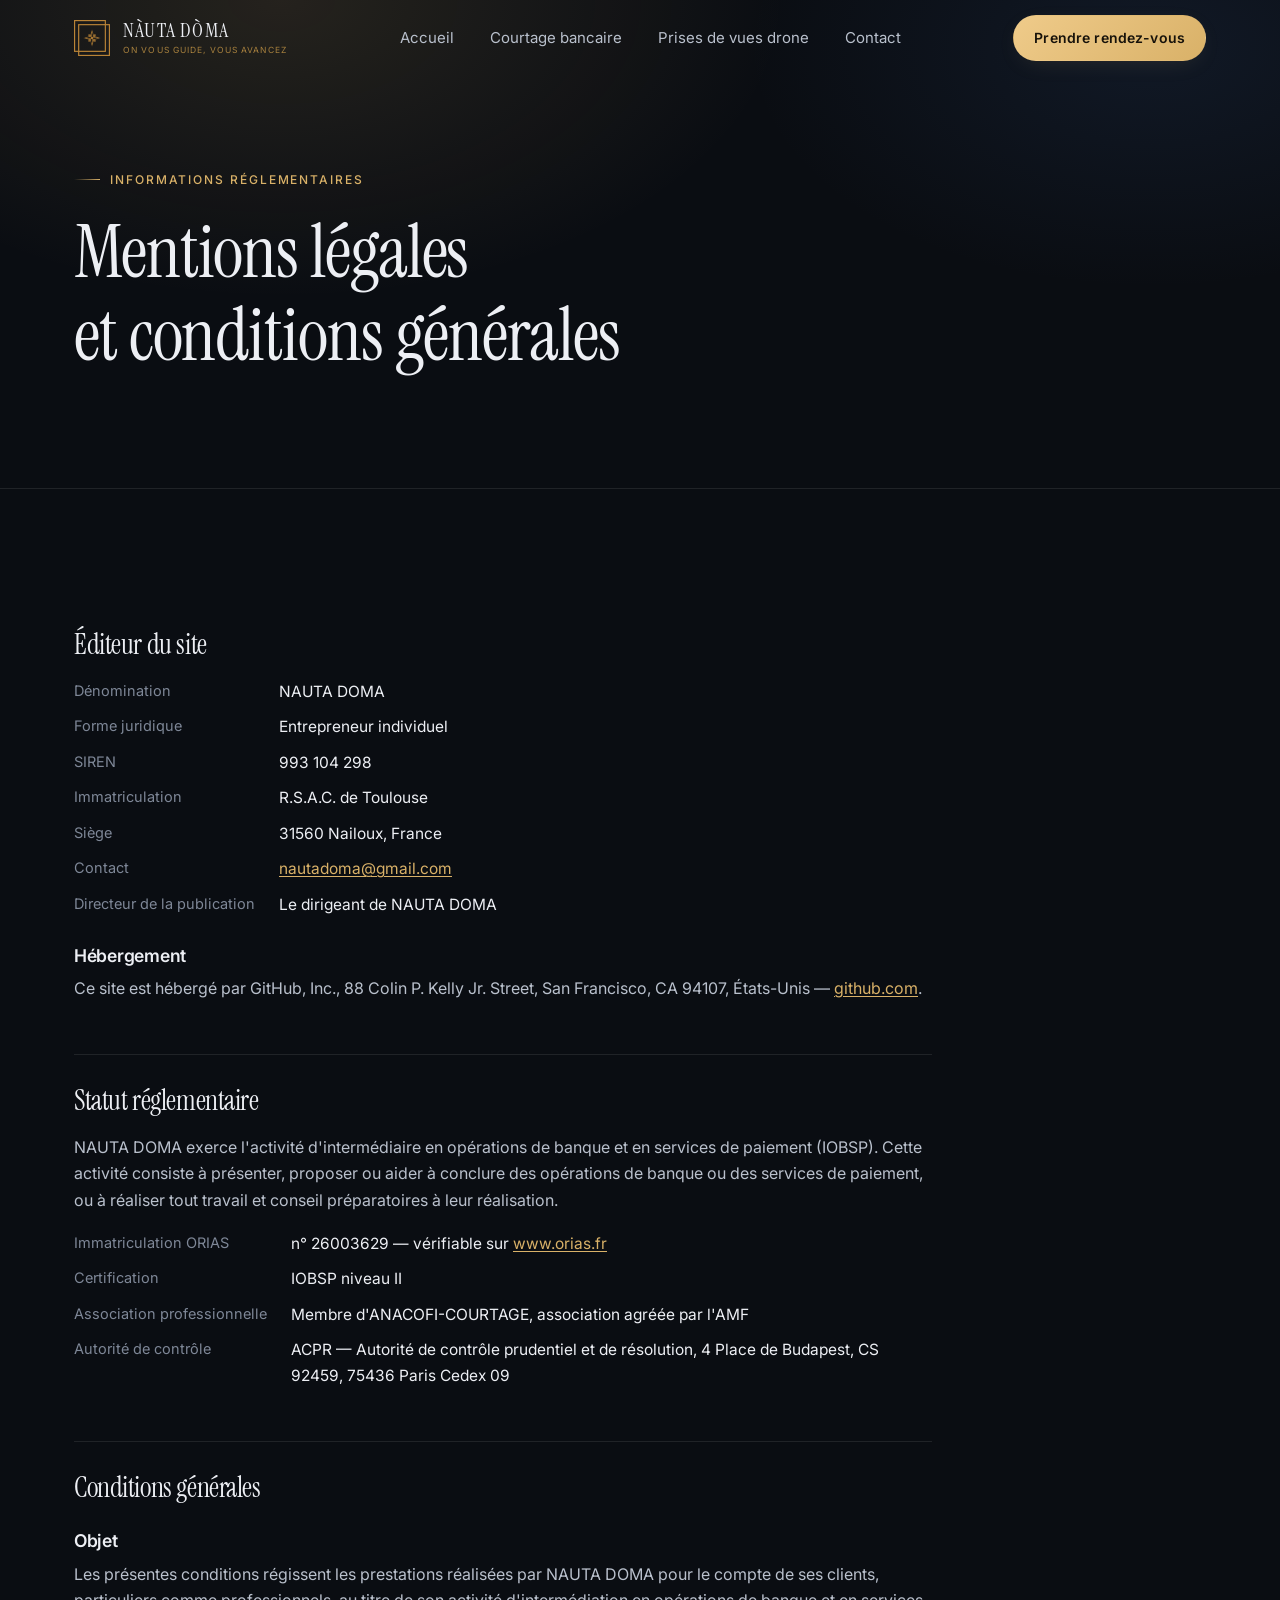
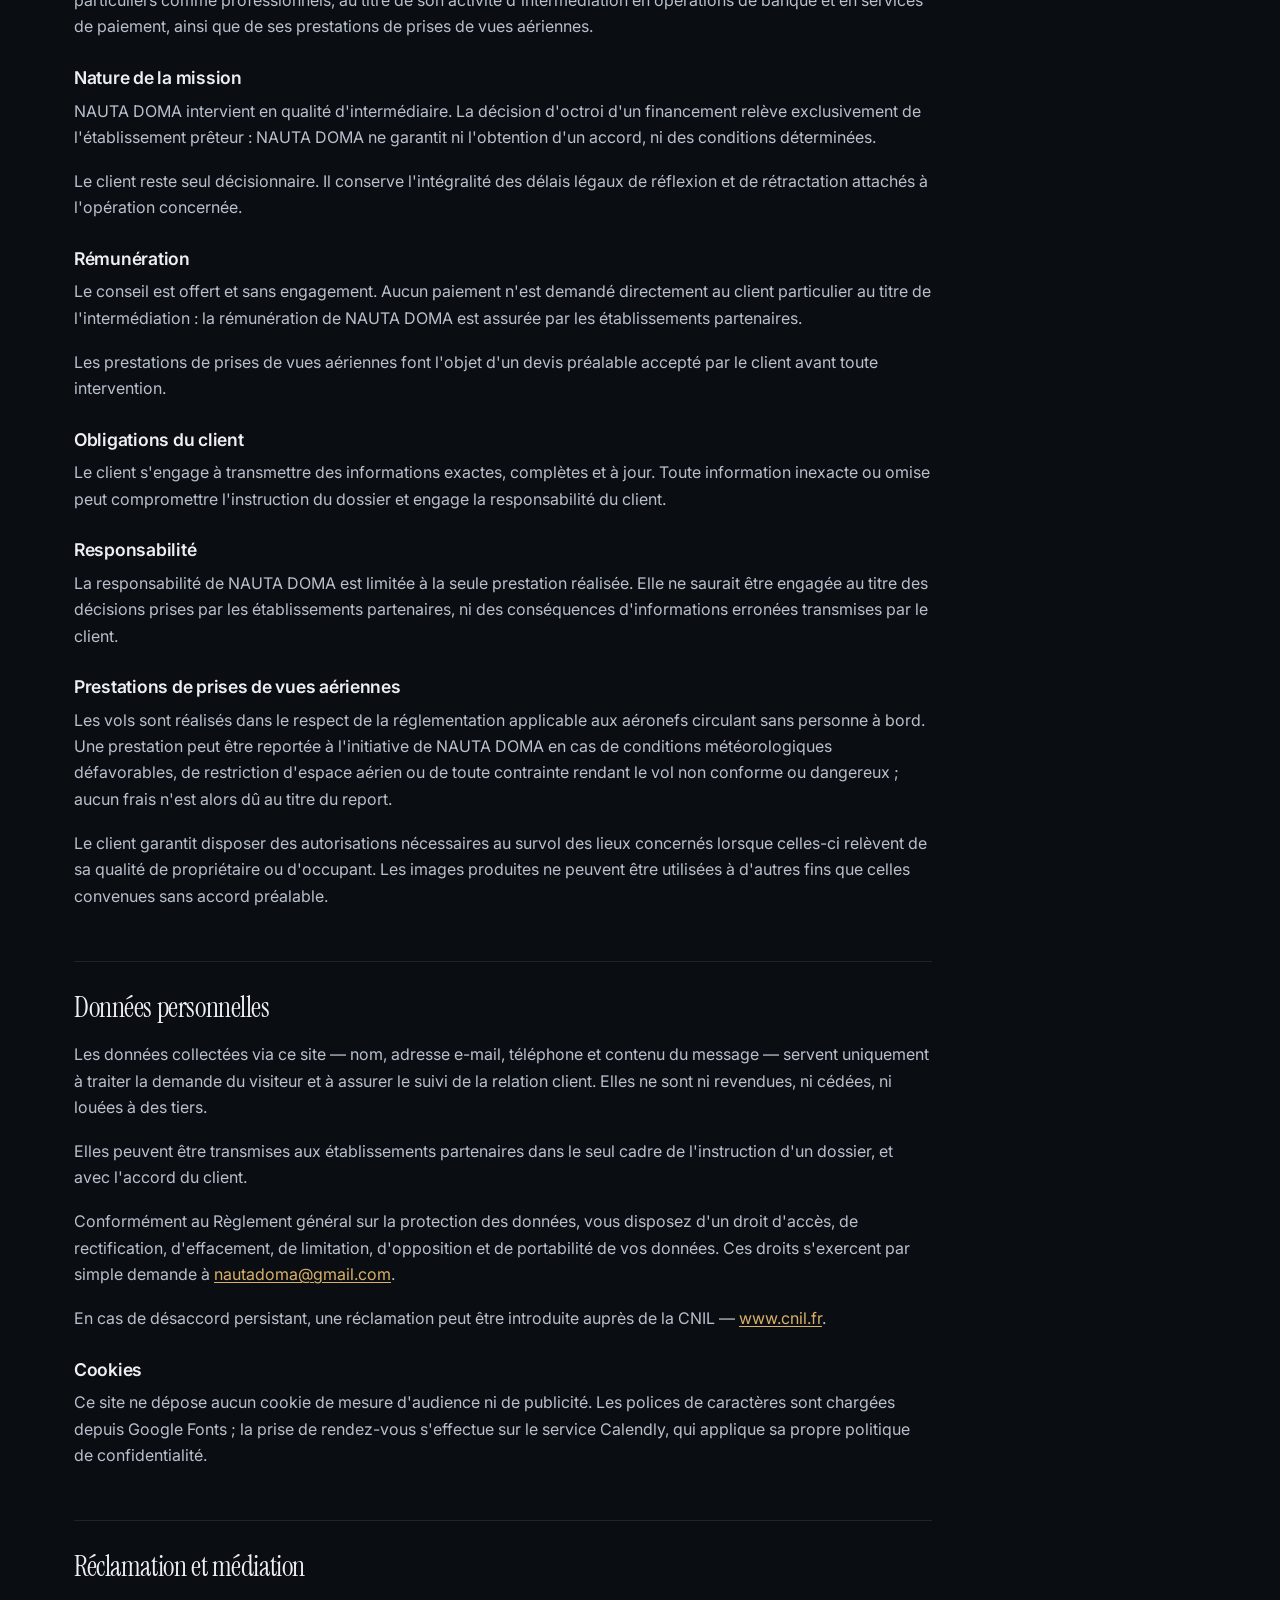
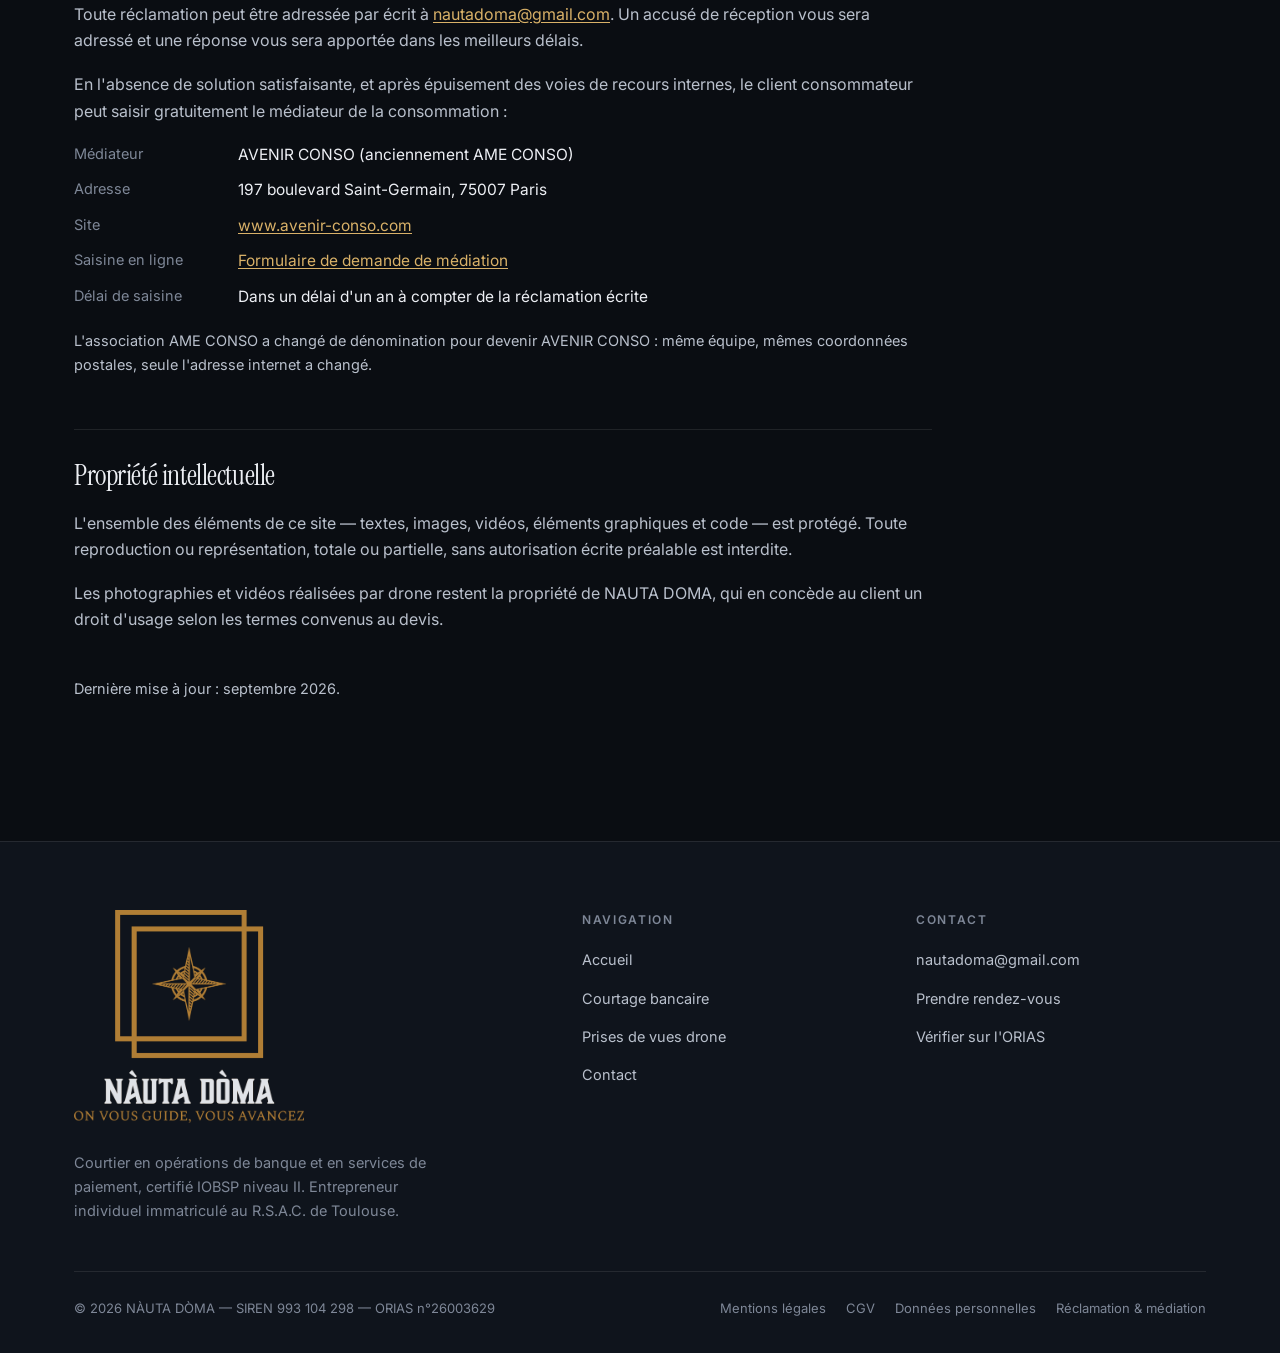
==== mentions-legales.html @ daad5a71 "Nouveau site NAUTA DOMA" ====
<!DOCTYPE html>
<html lang="fr">
<head>
<meta charset="utf-8">
<meta name="viewport" content="width=device-width, initial-scale=1">
<title>Mentions légales &amp; CGV — NÀUTA DÒMA</title>
<meta name="description" content="Mentions légales, conditions générales, informations sur les données personnelles et procédure de réclamation et de médiation de NAUTA DOMA.">
<meta name="robots" content="noindex, follow">
<link rel="canonical" href="https://nautadoma.com/mentions-legales.html">
<meta name="theme-color" content="#0A0D12">
<link rel="icon" href="assets/img/favicon.png" type="image/png">
<link rel="apple-touch-icon" href="assets/img/apple-touch-icon.png">
<link rel="preconnect" href="https://fonts.googleapis.com">
<link rel="preconnect" href="https://fonts.gstatic.com" crossorigin>
<link href="https://fonts.googleapis.com/css2?family=Instrument+Serif:ital@0;1&family=Inter:wght@400;500;600&display=swap" rel="stylesheet">
<link rel="stylesheet" href="assets/css/style.css">
</head>
<body>

<header class="site-header">
  <div class="wrap nav">
    <a class="brand" href="index.html" aria-label="NÀUTA DÒMA — accueil">
      <img class="brand__mark" src="assets/img/logo-emblem.png" alt="" width="36" height="36" decoding="async">
      <span class="brand__text">
        <span class="brand__name">NÀUTA DÒMA</span>
        <span class="brand__sub">On vous guide, vous avancez</span>
      </span>
    </a>
    <nav class="nav__links" id="menu" aria-label="Navigation principale">
      <a href="index.html">Accueil</a>
      <a href="courtage.html">Courtage bancaire</a>
      <a href="drone.html">Prises de vues drone</a>
      <a href="contact.html">Contact</a>
    </nav>
    <div class="nav__cta">
      <a class="btn btn--gold btn--sm" href="https://calendly.com/nautadoma" target="_blank" rel="noopener">Prendre rendez-vous</a>
      <button class="nav__toggle" type="button" aria-expanded="false" aria-controls="menu" aria-label="Ouvrir le menu"><span></span></button>
    </div>
  </div>
</header>

<main>

  <section class="page-head">
    <div class="wrap">
      <span class="eyebrow">Informations réglementaires</span>
      <h1 class="h1">Mentions légales<br>et conditions générales</h1>
    </div>
  </section>

  <section class="section">
    <div class="wrap">
      <div class="legal">

        <h2 id="editeur">Éditeur du site</h2>
        <dl>
          <dt>Dénomination</dt><dd>NAUTA DOMA</dd>
          <dt>Forme juridique</dt><dd>Entrepreneur individuel</dd>
          <dt>SIREN</dt><dd>993 104 298</dd>
          <dt>Immatriculation</dt><dd>R.S.A.C. de Toulouse</dd>
          <dt>Siège</dt><dd>31560 Nailoux, France</dd>
          <dt>Contact</dt><dd><a href="mailto:nautadoma@gmail.com">nautadoma@gmail.com</a></dd>
          <dt>Directeur de la publication</dt><dd>Le dirigeant de NAUTA DOMA</dd>
        </dl>

        <h3>Hébergement</h3>
        <p>
          Ce site est hébergé par GitHub, Inc., 88 Colin P. Kelly Jr. Street, San Francisco,
          CA 94107, États-Unis — <a href="https://github.com" target="_blank" rel="noopener">github.com</a>.
        </p>

        <h2 id="statut">Statut réglementaire</h2>
        <p>
          NAUTA DOMA exerce l'activité d'intermédiaire en opérations de banque et en services
          de paiement (IOBSP). Cette activité consiste à présenter, proposer ou aider à
          conclure des opérations de banque ou des services de paiement, ou à réaliser tout
          travail et conseil préparatoires à leur réalisation.
        </p>
        <dl>
          <dt>Immatriculation ORIAS</dt><dd>n° 26003629 — vérifiable sur <a href="https://www.orias.fr" target="_blank" rel="noopener">www.orias.fr</a></dd>
          <dt>Certification</dt><dd>IOBSP niveau II</dd>
          <dt>Association professionnelle</dt><dd>Membre d'ANACOFI-COURTAGE, association agréée par l'AMF</dd>
          <dt>Autorité de contrôle</dt><dd>ACPR — Autorité de contrôle prudentiel et de résolution, 4 Place de Budapest, CS 92459, 75436 Paris Cedex 09</dd>
        </dl>

        <h2 id="cgv">Conditions générales</h2>

        <h3>Objet</h3>
        <p>
          Les présentes conditions régissent les prestations réalisées par NAUTA DOMA pour
          le compte de ses clients, particuliers comme professionnels, au titre de son
          activité d'intermédiation en opérations de banque et en services de paiement,
          ainsi que de ses prestations de prises de vues aériennes.
        </p>

        <h3>Nature de la mission</h3>
        <p>
          NAUTA DOMA intervient en qualité d'intermédiaire. La décision d'octroi d'un
          financement relève exclusivement de l'établissement prêteur : NAUTA DOMA ne
          garantit ni l'obtention d'un accord, ni des conditions déterminées.
        </p>
        <p>
          Le client reste seul décisionnaire. Il conserve l'intégralité des délais légaux
          de réflexion et de rétractation attachés à l'opération concernée.
        </p>

        <h3>Rémunération</h3>
        <p>
          Le conseil est offert et sans engagement. Aucun paiement n'est demandé directement
          au client particulier au titre de l'intermédiation : la rémunération de NAUTA DOMA
          est assurée par les établissements partenaires.
        </p>
        <p>
          Les prestations de prises de vues aériennes font l'objet d'un devis préalable
          accepté par le client avant toute intervention.
        </p>

        <h3>Obligations du client</h3>
        <p>
          Le client s'engage à transmettre des informations exactes, complètes et à jour.
          Toute information inexacte ou omise peut compromettre l'instruction du dossier
          et engage la responsabilité du client.
        </p>

        <h3>Responsabilité</h3>
        <p>
          La responsabilité de NAUTA DOMA est limitée à la seule prestation réalisée. Elle
          ne saurait être engagée au titre des décisions prises par les établissements
          partenaires, ni des conséquences d'informations erronées transmises par le client.
        </p>

        <h3>Prestations de prises de vues aériennes</h3>
        <p>
          Les vols sont réalisés dans le respect de la réglementation applicable aux aéronefs
          circulant sans personne à bord. Une prestation peut être reportée à l'initiative de
          NAUTA DOMA en cas de conditions météorologiques défavorables, de restriction d'espace
          aérien ou de toute contrainte rendant le vol non conforme ou dangereux ; aucun frais
          n'est alors dû au titre du report.
        </p>
        <p>
          Le client garantit disposer des autorisations nécessaires au survol des lieux
          concernés lorsque celles-ci relèvent de sa qualité de propriétaire ou d'occupant.
          Les images produites ne peuvent être utilisées à d'autres fins que celles convenues
          sans accord préalable.
        </p>

        <h2 id="donnees">Données personnelles</h2>
        <p>
          Les données collectées via ce site — nom, adresse e-mail, téléphone et contenu du
          message — servent uniquement à traiter la demande du visiteur et à assurer le suivi
          de la relation client. Elles ne sont ni revendues, ni cédées, ni louées à des tiers.
        </p>
        <p>
          Elles peuvent être transmises aux établissements partenaires dans le seul cadre de
          l'instruction d'un dossier, et avec l'accord du client.
        </p>
        <p>
          Conformément au Règlement général sur la protection des données, vous disposez d'un
          droit d'accès, de rectification, d'effacement, de limitation, d'opposition et de
          portabilité de vos données. Ces droits s'exercent par simple demande à
          <a href="mailto:nautadoma@gmail.com">nautadoma@gmail.com</a>.
        </p>
        <p>
          En cas de désaccord persistant, une réclamation peut être introduite auprès de la
          CNIL — <a href="https://www.cnil.fr" target="_blank" rel="noopener">www.cnil.fr</a>.
        </p>

        <h3>Cookies</h3>
        <p>
          Ce site ne dépose aucun cookie de mesure d'audience ni de publicité. Les polices de
          caractères sont chargées depuis Google Fonts ; la prise de rendez-vous s'effectue
          sur le service Calendly, qui applique sa propre politique de confidentialité.
        </p>

        <h2 id="reclamation">Réclamation et médiation</h2>
        <p>
          Toute réclamation peut être adressée par écrit à
          <a href="mailto:nautadoma@gmail.com">nautadoma@gmail.com</a>. Un accusé de réception
          vous sera adressé et une réponse vous sera apportée dans les meilleurs délais.
        </p>
        <p>
          En l'absence de solution satisfaisante, et après épuisement des voies de recours
          internes, le client consommateur peut saisir gratuitement le médiateur de la
          consommation :
        </p>
        <dl>
          <dt>Médiateur</dt><dd>AVENIR CONSO (anciennement AME CONSO)</dd>
          <dt>Adresse</dt><dd>197 boulevard Saint-Germain, 75007 Paris</dd>
          <dt>Site</dt><dd><a href="https://www.avenir-conso.com" target="_blank" rel="noopener">www.avenir-conso.com</a></dd>
          <dt>Saisine en ligne</dt><dd><a href="https://www.avenir-conso.com/demande-de-mediation-ame.html" target="_blank" rel="noopener">Formulaire de demande de médiation</a></dd>
          <dt>Délai de saisine</dt><dd>Dans un délai d'un an à compter de la réclamation écrite</dd>
        </dl>
        <p class="muted" style="font-size:14.5px">
          L'association AME CONSO a changé de dénomination pour devenir AVENIR CONSO :
          même équipe, mêmes coordonnées postales, seule l'adresse internet a changé.
        </p>

        <h2 id="propriete">Propriété intellectuelle</h2>
        <p>
          L'ensemble des éléments de ce site — textes, images, vidéos, éléments graphiques et
          code — est protégé. Toute reproduction ou représentation, totale ou partielle, sans
          autorisation écrite préalable est interdite.
        </p>
        <p>
          Les photographies et vidéos réalisées par drone restent la propriété de NAUTA DOMA,
          qui en concède au client un droit d'usage selon les termes convenus au devis.
        </p>

        <p class="muted" style="font-size:14.5px;margin-top:44px">
          Dernière mise à jour : septembre 2026.
        </p>

      </div>
    </div>
  </section>

</main>

<footer class="site-footer">
  <div class="wrap">
    <div class="footer-grid">
      <div>
        <a class="footer-logo" href="index.html" aria-label="NÀUTA DÒMA — accueil">
          <img src="assets/img/logo-complet-sombre.png" alt="NÀUTA DÒMA — on vous guide, vous avancez" width="230" decoding="async">
        </a>
        <p>Courtier en opérations de banque et en services de paiement, certifié IOBSP niveau II. Entrepreneur individuel immatriculé au R.S.A.C. de Toulouse.</p>
      </div>
      <div class="footer-col">
        <h5>Navigation</h5>
        <ul>
          <li><a href="index.html">Accueil</a></li>
          <li><a href="courtage.html">Courtage bancaire</a></li>
          <li><a href="drone.html">Prises de vues drone</a></li>
          <li><a href="contact.html">Contact</a></li>
        </ul>
      </div>
      <div class="footer-col">
        <h5>Contact</h5>
        <ul>
          <li><a href="mailto:nautadoma@gmail.com">nautadoma@gmail.com</a></li>
          <li><a href="https://calendly.com/nautadoma" target="_blank" rel="noopener">Prendre rendez-vous</a></li>
          <li><a href="https://www.orias.fr" target="_blank" rel="noopener">Vérifier sur l'ORIAS</a></li>
        </ul>
      </div>
    </div>
    <div class="footer-bottom">
      <span>© <span data-year>2026</span> NÀUTA DÒMA — SIREN 993 104 298 — ORIAS n°26003629</span>
      <div class="footer-legal">
        <a href="mentions-legales.html">Mentions légales</a>
        <a href="mentions-legales.html#cgv">CGV</a>
        <a href="mentions-legales.html#donnees">Données personnelles</a>
        <a href="mentions-legales.html#reclamation">Réclamation &amp; médiation</a>
      </div>
    </div>
  </div>
</footer>

<script src="assets/js/main.js"></script>
</body>
</html>
---- assets/css/style.css ----
/* ==========================================================================
   NAUTA DOMA — feuille de style principale
   Palette sombre premium, accents dorés.
   ========================================================================== */

/* --- Tokens ------------------------------------------------------------- */
:root {
  --bg:          #0A0D12;
  --bg-alt:      #0F141C;
  --surface:     #141A24;
  --surface-2:   #1A212D;
  --line:        rgba(255, 255, 255, 0.09);
  --line-strong: rgba(255, 255, 255, 0.16);

  --text:        #EDEFF4;
  --text-soft:   #B9C0CC;
  --text-muted:  #7E8797;

  --gold:        #D9B168;
  --gold-bright: #EFCB8A;
  --gold-deep:   #A8813E;
  --gold-glow:   rgba(217, 177, 104, 0.18);

  --radius:    14px;
  --radius-lg: 22px;
  --maxw:      1180px;

  --ease: cubic-bezier(0.22, 1, 0.36, 1);

  --font-display: "Instrument Serif", "Iowan Old Style", Georgia, serif;
  --font-body: "Inter", -apple-system, BlinkMacSystemFont, "Segoe UI", Roboto,
    Helvetica, Arial, sans-serif;
}

/* --- Reset -------------------------------------------------------------- */
*, *::before, *::after { box-sizing: border-box; }

html { scroll-behavior: smooth; -webkit-text-size-adjust: 100%; }

body {
  margin: 0;
  background: var(--bg);
  color: var(--text);
  font-family: var(--font-body);
  font-size: 17px;
  line-height: 1.65;
  -webkit-font-smoothing: antialiased;
  overflow-x: hidden;
}

img, svg, video { max-width: 100%; display: block; }

a { color: inherit; text-decoration: none; }

h1, h2, h3, h4 { margin: 0; font-weight: 400; line-height: 1.12; letter-spacing: -0.015em; }

p { margin: 0 0 1.1em; }
p:last-child { margin-bottom: 0; }

ul { margin: 0; padding: 0; list-style: none; }

:focus-visible {
  outline: 2px solid var(--gold);
  outline-offset: 3px;
  border-radius: 4px;
}

/* --- Layout helpers ----------------------------------------------------- */
.wrap {
  width: 100%;
  max-width: var(--maxw);
  margin-inline: auto;
  padding-inline: 24px;
}

.section { padding: clamp(72px, 11vw, 140px) 0; position: relative; }
.section--alt { background: var(--bg-alt); }
.section--line { border-top: 1px solid var(--line); }

.eyebrow {
  display: inline-flex;
  align-items: center;
  gap: 10px;
  font-size: 12px;
  font-weight: 500;
  letter-spacing: 0.16em;
  text-transform: uppercase;
  color: var(--gold);
  margin-bottom: 22px;
}
.eyebrow::before {
  content: "";
  width: 26px;
  height: 1px;
  background: linear-gradient(90deg, transparent, var(--gold));
}

.h1 { font-family: var(--font-display); font-size: clamp(2.7rem, 6.4vw, 4.6rem); }
.h2 { font-family: var(--font-display); font-size: clamp(2.1rem, 4.4vw, 3.2rem); }
.h3 { font-family: var(--font-display); font-size: clamp(1.4rem, 2.4vw, 1.85rem); }

.lead {
  font-size: clamp(1.03rem, 1.5vw, 1.2rem);
  color: var(--text-soft);
  max-width: 62ch;
}

.muted { color: var(--text-muted); }

.section-head { max-width: 720px; margin-bottom: clamp(44px, 6vw, 72px); }

/* --- Boutons ------------------------------------------------------------ */
.btn {
  display: inline-flex;
  align-items: center;
  justify-content: center;
  gap: 10px;
  padding: 14px 26px;
  border-radius: 999px;
  font-size: 15px;
  font-weight: 500;
  letter-spacing: 0.01em;
  border: 1px solid transparent;
  cursor: pointer;
  transition: transform 0.25s var(--ease), background 0.25s var(--ease),
    border-color 0.25s var(--ease), box-shadow 0.25s var(--ease), color 0.25s var(--ease);
  white-space: nowrap;
}

.btn--gold {
  background: linear-gradient(135deg, var(--gold-bright), var(--gold));
  color: #17120A;
  font-weight: 600;
  box-shadow: 0 6px 26px -10px var(--gold-glow);
}
.btn--gold:hover { transform: translateY(-2px); box-shadow: 0 14px 34px -12px rgba(217,177,104,0.5); }

.btn--ghost { border-color: var(--line-strong); color: var(--text); background: rgba(255,255,255,0.02); }
.btn--ghost:hover { border-color: var(--gold); color: var(--gold-bright); transform: translateY(-2px); }

.btn--sm { padding: 10px 20px; font-size: 14px; }

.arrow { transition: transform 0.25s var(--ease); }
.btn:hover .arrow { transform: translateX(3px); }

/* --- En-tête ------------------------------------------------------------ */
.site-header {
  position: fixed;
  inset: 0 0 auto 0;
  z-index: 100;
  transition: background 0.35s var(--ease), border-color 0.35s var(--ease),
    backdrop-filter 0.35s var(--ease);
  border-bottom: 1px solid transparent;
}
.site-header.is-stuck {
  background: rgba(10, 13, 18, 0.82);
  backdrop-filter: blur(16px) saturate(150%);
  -webkit-backdrop-filter: blur(16px) saturate(150%);
  border-bottom-color: var(--line);
}

.nav {
  display: flex;
  align-items: center;
  justify-content: space-between;
  gap: 24px;
  height: 76px;
}

.brand { display: flex; align-items: center; gap: 13px; flex-shrink: 0; }
.brand__mark {
  width: 36px; height: 36px; flex-shrink: 0;
  object-fit: contain;
  transition: transform 0.5s var(--ease);
}
.brand:hover .brand__mark { transform: rotate(45deg); }
.brand__text { display: flex; flex-direction: column; line-height: 1; }
.brand__name {
  font-family: var(--font-display);
  font-size: 1.24rem;
  letter-spacing: 0.06em;
}
.brand__sub {
  font-size: 8.5px;
  letter-spacing: 0.13em;
  text-transform: uppercase;
  color: var(--gold-deep);
  margin-top: 5px;
  white-space: nowrap;
}

.nav__links { display: flex; align-items: center; gap: 6px; }
.nav__links a {
  padding: 9px 15px;
  border-radius: 999px;
  font-size: 15px;
  color: var(--text-soft);
  transition: color 0.2s, background 0.2s;
}
.nav__links a:hover { color: var(--text); background: rgba(255,255,255,0.05); }
.nav__links a.is-active { color: var(--gold); }

.nav__cta { display: flex; align-items: center; gap: 12px; }

.nav__toggle {
  display: none;
  width: 44px; height: 44px;
  align-items: center; justify-content: center;
  background: none;
  border: 1px solid var(--line-strong);
  border-radius: 10px;
  color: var(--text);
  cursor: pointer;
}
.nav__toggle span {
  display: block; width: 18px; height: 1.5px; background: currentColor;
  position: relative; transition: background 0.2s;
}
.nav__toggle span::before, .nav__toggle span::after {
  content: ""; position: absolute; left: 0; width: 18px; height: 1.5px;
  background: currentColor; transition: transform 0.3s var(--ease);
}
.nav__toggle span::before { top: -6px; }
.nav__toggle span::after  { top: 6px; }
.nav__toggle[aria-expanded="true"] span { background: transparent; }
.nav__toggle[aria-expanded="true"] span::before { transform: translateY(6px) rotate(45deg); }
.nav__toggle[aria-expanded="true"] span::after  { transform: translateY(-6px) rotate(-45deg); }

/* --- Hero --------------------------------------------------------------- */
.hero {
  position: relative;
  min-height: 92vh;
  display: flex;
  align-items: center;
  padding: 140px 0 90px;
  overflow: hidden;
}

.hero__bg { position: absolute; inset: 0; z-index: 0; }
.hero__bg::before {
  content: "";
  position: absolute;
  top: -25%; left: 50%;
  width: 140vw; height: 110vh;
  transform: translateX(-50%);
  background:
    radial-gradient(60% 50% at 50% 0%, rgba(217,177,104,0.15), transparent 68%),
    radial-gradient(45% 45% at 12% 65%, rgba(58,96,160,0.20), transparent 70%),
    radial-gradient(40% 40% at 88% 40%, rgba(168,129,62,0.14), transparent 70%);
}
.hero__grid {
  position: absolute; inset: 0;
  background-image:
    linear-gradient(var(--line) 1px, transparent 1px),
    linear-gradient(90deg, var(--line) 1px, transparent 1px);
  background-size: 74px 74px;
  mask-image: radial-gradient(72% 62% at 50% 42%, #000 20%, transparent 100%);
  -webkit-mask-image: radial-gradient(72% 62% at 50% 42%, #000 20%, transparent 100%);
  opacity: 0.5;
}
.hero__fade {
  position: absolute; inset: auto 0 0 0; height: 220px;
  background: linear-gradient(180deg, transparent, var(--bg));
}

.hero__inner { position: relative; z-index: 1; max-width: 880px; }

.hero .h1 { margin-bottom: 26px; }
.hero .h1 em {
  font-style: normal;
  background: linear-gradient(120deg, var(--gold-bright), var(--gold-deep));
  -webkit-background-clip: text;
  background-clip: text;
  color: transparent;
}

.hero__tagline {
  font-family: var(--font-display);
  font-style: italic;
  font-size: clamp(1.25rem, 2.2vw, 1.6rem);
  color: var(--gold);
  margin: 0 0 22px;
}

.hero__lead { font-size: clamp(1.05rem, 1.7vw, 1.28rem); color: var(--text-soft); max-width: 60ch; }

.hero__actions { display: flex; flex-wrap: wrap; gap: 14px; margin-top: 38px; }

.hero__badges {
  display: flex; flex-wrap: wrap; gap: 10px 26px;
  margin-top: 54px; padding-top: 30px;
  border-top: 1px solid var(--line);
  font-size: 13px; color: var(--text-muted);
}
.hero__badges strong { color: var(--text-soft); font-weight: 500; }

/* --- Cartes pôles ------------------------------------------------------- */
.poles { display: grid; grid-template-columns: repeat(2, 1fr); gap: 26px; }

.pole {
  position: relative;
  display: flex; flex-direction: column;
  padding: 40px 36px 36px;
  background: linear-gradient(160deg, var(--surface), var(--bg-alt));
  border: 1px solid var(--line);
  border-radius: var(--radius-lg);
  overflow: hidden;
  transition: transform 0.4s var(--ease), border-color 0.4s var(--ease);
}
.pole::after {
  content: "";
  position: absolute; inset: 0;
  background: radial-gradient(70% 55% at 50% 0%, var(--gold-glow), transparent 70%);
  opacity: 0; transition: opacity 0.45s var(--ease); pointer-events: none;
}
.pole:hover { transform: translateY(-5px); border-color: var(--line-strong); }
.pole:hover::after { opacity: 1; }

.pole__icon {
  width: 52px; height: 52px; margin-bottom: 26px;
  display: grid; place-items: center;
  border-radius: 13px;
  background: rgba(217,177,104,0.10);
  border: 1px solid rgba(217,177,104,0.24);
  color: var(--gold);
}
.pole__icon svg { width: 25px; height: 25px; }

.pole h3 { margin-bottom: 14px; }
.pole p { color: var(--text-soft); font-size: 16px; }

.pole__list { margin: 22px 0 30px; display: grid; gap: 11px; }
.pole__list li {
  position: relative; padding-left: 26px;
  font-size: 15px; color: var(--text-soft);
}
.pole__list li::before {
  content: ""; position: absolute; left: 4px; top: 10px;
  width: 6px; height: 6px; border-radius: 50%;
  background: var(--gold); opacity: 0.85;
}

.pole__foot { margin-top: auto; padding-top: 4px; }

.pole__link {
  display: inline-flex; align-items: center; gap: 9px;
  color: var(--gold); font-size: 15px; font-weight: 500;
}
.pole__link:hover { color: var(--gold-bright); }
.pole__link:hover .arrow { transform: translateX(4px); }

/* --- Étapes ------------------------------------------------------------- */
.steps { display: grid; grid-template-columns: repeat(4, 1fr); gap: 24px; counter-reset: step; }

.step { position: relative; padding-top: 30px; border-top: 1px solid var(--line); }
.step::before {
  counter-increment: step;
  content: "0" counter(step);
  position: absolute; top: -1px; left: 0;
  padding-top: 30px;
  font-family: var(--font-display);
  font-size: 2.1rem; color: var(--gold-deep); opacity: 0.55;
  line-height: 1;
}
.step__body { padding-top: 46px; }
.step h4 { font-size: 1.05rem; font-weight: 600; margin-bottom: 9px; }
.step p { font-size: 15px; color: var(--text-muted); }

/* --- Bandeau confiance -------------------------------------------------- */
.trust { display: grid; grid-template-columns: repeat(4, 1fr); gap: 1px; background: var(--line); border: 1px solid var(--line); border-radius: var(--radius); overflow: hidden; }
.trust__item { background: var(--bg-alt); padding: 30px 26px; }
.trust__val { font-family: var(--font-display); font-size: 1.7rem; color: var(--gold); margin-bottom: 6px; }
.trust__lab { font-size: 13.5px; color: var(--text-muted); line-height: 1.5; }

/* --- Média / galerie ---------------------------------------------------- */
.media-grid { display: grid; grid-template-columns: repeat(3, 1fr); gap: 18px; }
.media-grid > *:first-child { grid-column: span 2; grid-row: span 2; }

.media {
  position: relative;
  aspect-ratio: 4 / 3;
  border-radius: var(--radius);
  border: 1px solid var(--line);
  background:
    linear-gradient(135deg, var(--surface-2), var(--bg-alt));
  overflow: hidden;
  display: grid; place-items: center;
}
.media img, .media video { width: 100%; height: 100%; object-fit: cover; }
.media__ph {
  text-align: center; padding: 20px;
  color: var(--text-muted); font-size: 13px; letter-spacing: 0.04em;
}
.media__ph svg { width: 30px; height: 30px; margin: 0 auto 12px; opacity: 0.4; }

/* --- Encart CTA --------------------------------------------------------- */
.cta-band {
  position: relative;
  padding: clamp(48px, 7vw, 76px) clamp(28px, 6vw, 72px);
  border-radius: var(--radius-lg);
  border: 1px solid var(--line-strong);
  background: linear-gradient(150deg, var(--surface), var(--bg-alt) 70%);
  overflow: hidden;
}
.cta-band::before {
  content: ""; position: absolute; inset: 0;
  background: radial-gradient(50% 80% at 85% 20%, var(--gold-glow), transparent 70%);
  pointer-events: none;
}
.cta-band > * { position: relative; }
.cta-band .h2 { margin-bottom: 18px; }
.cta-band__actions { display: flex; flex-wrap: wrap; gap: 14px; margin-top: 32px; }

/* --- Formulaire --------------------------------------------------------- */
.form-layout { display: grid; grid-template-columns: 1fr 1fr; gap: clamp(32px, 5vw, 64px); align-items: start; }

.field { margin-bottom: 20px; }
.field label {
  display: block; font-size: 13.5px; font-weight: 500;
  color: var(--text-soft); margin-bottom: 8px; letter-spacing: 0.01em;
}
.field .req { color: var(--gold); }

.field input, .field select, .field textarea {
  width: 100%;
  padding: 13px 16px;
  background: var(--surface);
  border: 1px solid var(--line-strong);
  border-radius: 10px;
  color: var(--text);
  font-family: inherit;
  font-size: 15.5px;
  transition: border-color 0.2s, box-shadow 0.2s, background 0.2s;
}
.field textarea { min-height: 140px; resize: vertical; }
.field input::placeholder, .field textarea::placeholder { color: #626B7A; }
.field input:focus, .field select:focus, .field textarea:focus {
  outline: none;
  border-color: var(--gold);
  box-shadow: 0 0 0 3px rgba(217,177,104,0.14);
  background: var(--surface-2);
}
.field select { appearance: none; background-image: url("data:image/svg+xml,%3Csvg xmlns='http://www.w3.org/2000/svg' width='14' height='14' viewBox='0 0 24 24' fill='none' stroke='%237E8797' stroke-width='2.2'%3E%3Cpath d='M6 9l6 6 6-6'/%3E%3C/svg%3E"); background-repeat: no-repeat; background-position: right 16px center; padding-right: 44px; }

.consent { display: flex; gap: 12px; align-items: flex-start; margin: 24px 0; }
.consent input { width: 18px; height: 18px; margin-top: 3px; accent-color: var(--gold); flex-shrink: 0; }
.consent label { font-size: 13.5px; color: var(--text-muted); line-height: 1.55; }
.consent a { color: var(--gold); text-decoration: underline; text-underline-offset: 2px; }

.form-note { font-size: 13px; color: var(--text-muted); margin-top: 18px; }

.contact-cards { display: grid; gap: 16px; }
.contact-card {
  display: flex; gap: 18px; align-items: flex-start;
  padding: 26px;
  background: var(--surface);
  border: 1px solid var(--line);
  border-radius: var(--radius);
  transition: border-color 0.3s var(--ease), transform 0.3s var(--ease);
}
.contact-card:hover { border-color: var(--line-strong); transform: translateY(-2px); }
.contact-card__icon {
  width: 42px; height: 42px; flex-shrink: 0;
  display: grid; place-items: center; border-radius: 11px;
  background: rgba(217,177,104,0.10);
  border: 1px solid rgba(217,177,104,0.22);
  color: var(--gold);
}
.contact-card__icon svg { width: 20px; height: 20px; }
.contact-card h4 { font-size: 15.5px; font-weight: 600; margin-bottom: 5px; }
.contact-card p { font-size: 14.5px; color: var(--text-muted); }
.contact-card a { color: var(--gold); }
.contact-card a:hover { color: var(--gold-bright); }

/* --- Contenu légal ------------------------------------------------------ */
.legal { max-width: 78ch; }
.legal h2 { font-family: var(--font-display); font-size: 1.75rem; margin: 52px 0 18px; padding-top: 30px; border-top: 1px solid var(--line); }
.legal h2:first-of-type { margin-top: 0; padding-top: 0; border-top: 0; }
.legal h3 { font-size: 1.1rem; font-weight: 600; font-family: var(--font-body); margin: 28px 0 10px; color: var(--text); }
.legal p, .legal li { color: var(--text-soft); font-size: 16px; }
.legal ul { margin: 0 0 18px; display: grid; gap: 9px; }
.legal ul li { position: relative; padding-left: 22px; }
.legal ul li::before { content: ""; position: absolute; left: 3px; top: 11px; width: 5px; height: 5px; border-radius: 50%; background: var(--gold-deep); }
.legal a { color: var(--gold); text-decoration: underline; text-underline-offset: 2px; }
.legal dl { display: grid; grid-template-columns: minmax(140px, auto) 1fr; gap: 10px 24px; margin: 0 0 20px; }
.legal dt { color: var(--text-muted); font-size: 14.5px; }
.legal dd { margin: 0; color: var(--text); font-size: 15.5px; }

/* --- Page header (pages internes) --------------------------------------- */
.page-head {
  position: relative;
  padding: 160px 0 clamp(56px, 8vw, 92px);
  border-bottom: 1px solid var(--line);
  overflow: hidden;
}
.page-head::before {
  content: ""; position: absolute; inset: 0;
  background: radial-gradient(58% 90% at 22% 0%, rgba(217,177,104,0.13), transparent 68%),
              radial-gradient(45% 70% at 90% 10%, rgba(58,96,160,0.14), transparent 70%);
  pointer-events: none;
}
.page-head > * { position: relative; }
.page-head .h1 { margin-bottom: 20px; max-width: 20ch; }

/* --- Pied de page ------------------------------------------------------- */
.site-footer { border-top: 1px solid var(--line); background: var(--bg-alt); padding: 68px 0 34px; }
.footer-logo { display: inline-block; }
.footer-logo img { width: 230px; height: auto; opacity: 0.95; transition: opacity 0.3s var(--ease); }
.footer-logo:hover img { opacity: 1; }
.footer-grid { display: grid; grid-template-columns: 1.6fr 1fr 1fr; gap: 44px; margin-bottom: 48px; }
.footer-grid p { font-size: 14.5px; color: var(--text-muted); max-width: 42ch; margin-top: 20px; }
.footer-col h5 {
  margin: 0 0 16px; font-size: 12px; font-weight: 600;
  letter-spacing: 0.14em; text-transform: uppercase; color: var(--text-muted);
}
.footer-col li { margin-bottom: 10px; }
.footer-col a { font-size: 14.5px; color: var(--text-soft); }
.footer-col a:hover { color: var(--gold); }

.footer-bottom {
  display: flex; flex-wrap: wrap; gap: 12px 28px;
  justify-content: space-between; align-items: center;
  padding-top: 26px; border-top: 1px solid var(--line);
  font-size: 13px; color: var(--text-muted);
}
.footer-legal { display: flex; flex-wrap: wrap; gap: 8px 20px; }

/* --- Animations d'apparition -------------------------------------------- */
.reveal { opacity: 0; transform: translateY(22px); transition: opacity 0.7s var(--ease), transform 0.7s var(--ease); }
.reveal.is-in { opacity: 1; transform: none; }
.reveal[data-delay="1"] { transition-delay: 0.08s; }
.reveal[data-delay="2"] { transition-delay: 0.16s; }
.reveal[data-delay="3"] { transition-delay: 0.24s; }
.reveal[data-delay="4"] { transition-delay: 0.32s; }

@media (prefers-reduced-motion: reduce) {
  html { scroll-behavior: auto; }
  .reveal { opacity: 1; transform: none; transition: none; }
  * { animation-duration: 0.01ms !important; transition-duration: 0.01ms !important; }
}

/* --- Responsive --------------------------------------------------------- */
@media (max-width: 980px) {
  .steps { grid-template-columns: repeat(2, 1fr); gap: 30px; }
  .trust { grid-template-columns: repeat(2, 1fr); }
  .footer-grid { grid-template-columns: 1fr 1fr; }
  .footer-grid > *:first-child { grid-column: 1 / -1; }
}

@media (max-width: 860px) {
  .nav__links {
    position: fixed;
    inset: 76px 0 auto 0;
    flex-direction: column;
    align-items: stretch;
    gap: 2px;
    padding: 18px 24px 26px;
    background: rgba(10, 13, 18, 0.97);
    backdrop-filter: blur(18px);
    -webkit-backdrop-filter: blur(18px);
    border-bottom: 1px solid var(--line);
    transform: translateY(-12px);
    opacity: 0;
    visibility: hidden;
    transition: opacity 0.28s var(--ease), transform 0.28s var(--ease), visibility 0.28s;
  }
  .nav__links.is-open { opacity: 1; visibility: visible; transform: none; }
  .nav__links a { padding: 13px 14px; font-size: 16px; }
  .nav__toggle { display: flex; }
  .nav__cta .btn { display: none; }

  .poles { grid-template-columns: 1fr; }
  .form-layout { grid-template-columns: 1fr; }
  .media-grid { grid-template-columns: repeat(2, 1fr); }
  .media-grid > *:first-child { grid-column: span 2; grid-row: auto; }
}

@media (max-width: 620px) {
  body { font-size: 16px; }
  .eyebrow { font-size: 11px; letter-spacing: 0.13em; }
  .eyebrow::before { display: none; }
  .brand__name { font-size: 1.08rem; }
  .brand__sub { display: none; }
  .brand__mark { width: 32px; height: 32px; }
  .footer-logo img { width: 190px; }
  .hero { min-height: auto; padding: 128px 0 72px; }
  .steps { grid-template-columns: 1fr; }
  .trust { grid-template-columns: 1fr; }
  .footer-grid { grid-template-columns: 1fr; gap: 34px; }
  .media-grid { grid-template-columns: 1fr; }
  .media-grid > *:first-child { grid-column: auto; }
  .legal dl { grid-template-columns: 1fr; gap: 3px 0; }
  .legal dl dd { margin-bottom: 12px; }
  .pole { padding: 32px 26px; }
  .hero__actions .btn, .cta-band__actions .btn { width: 100%; }
}
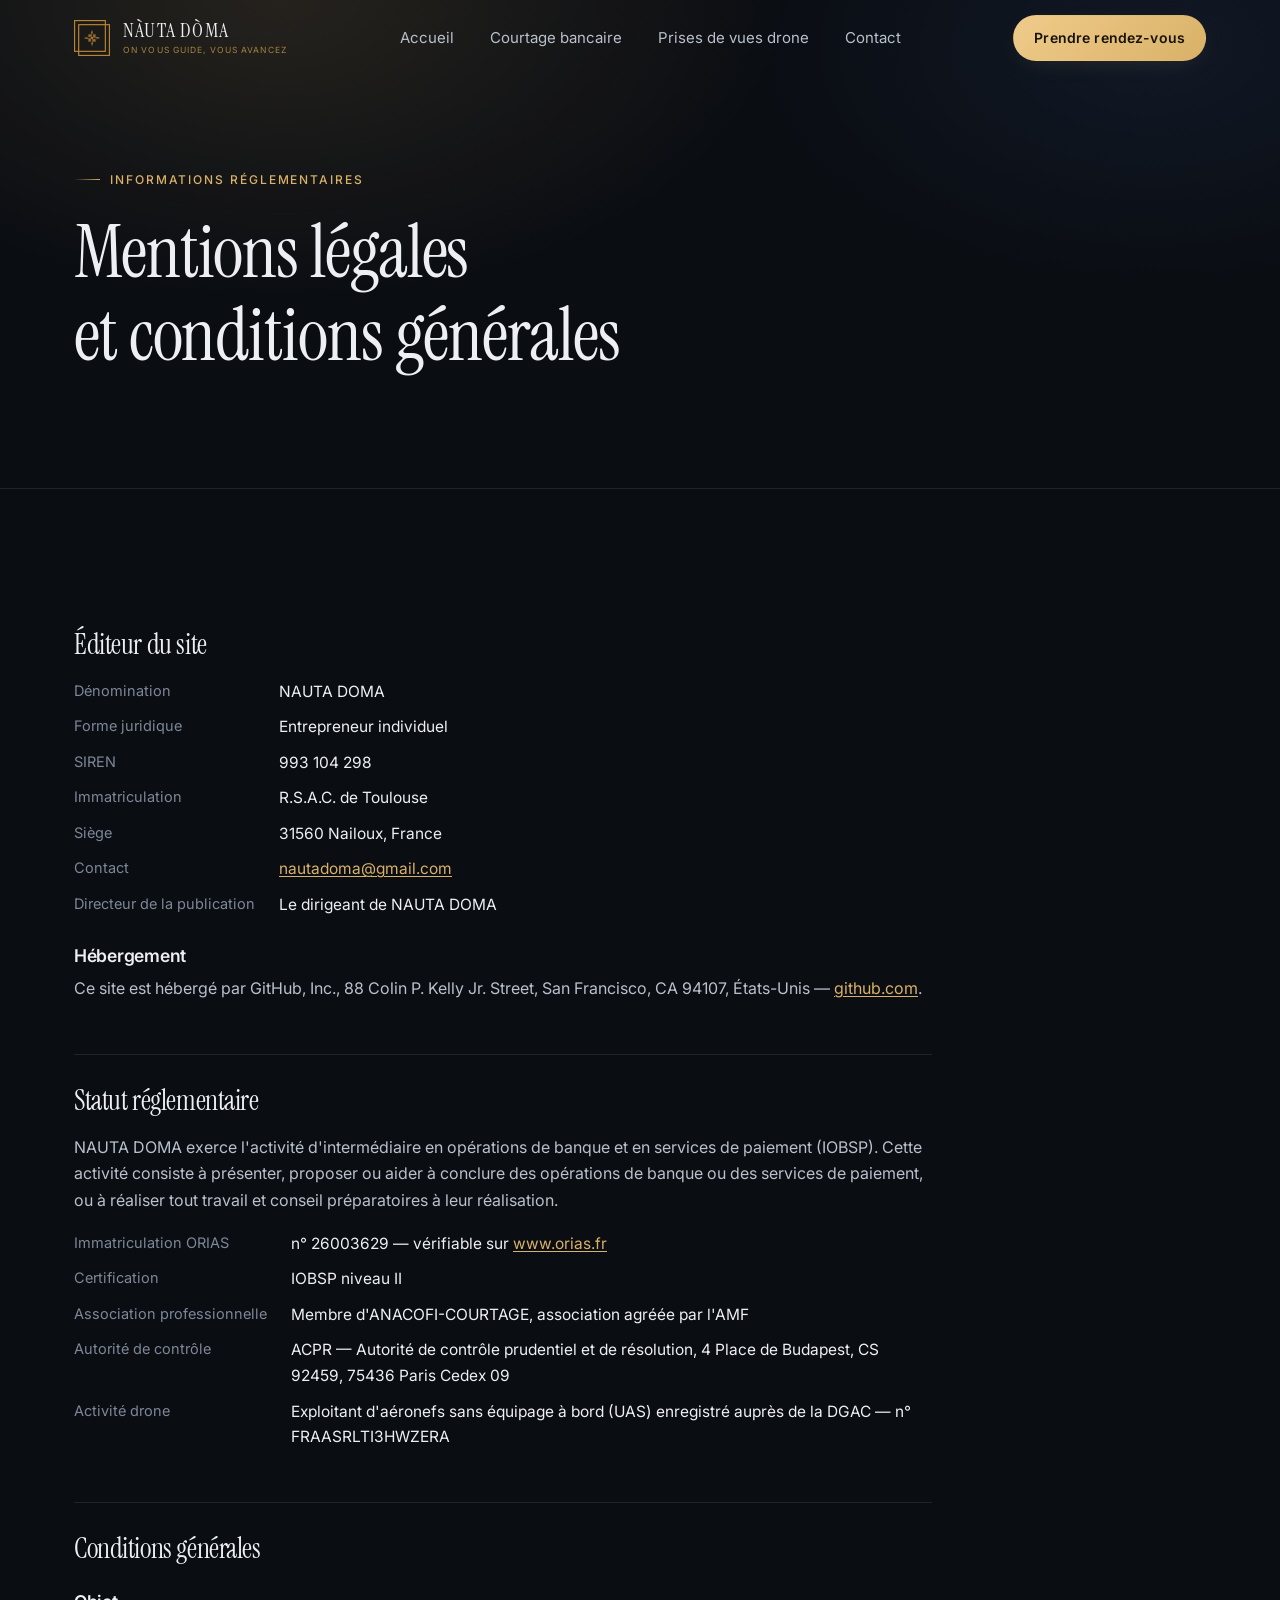
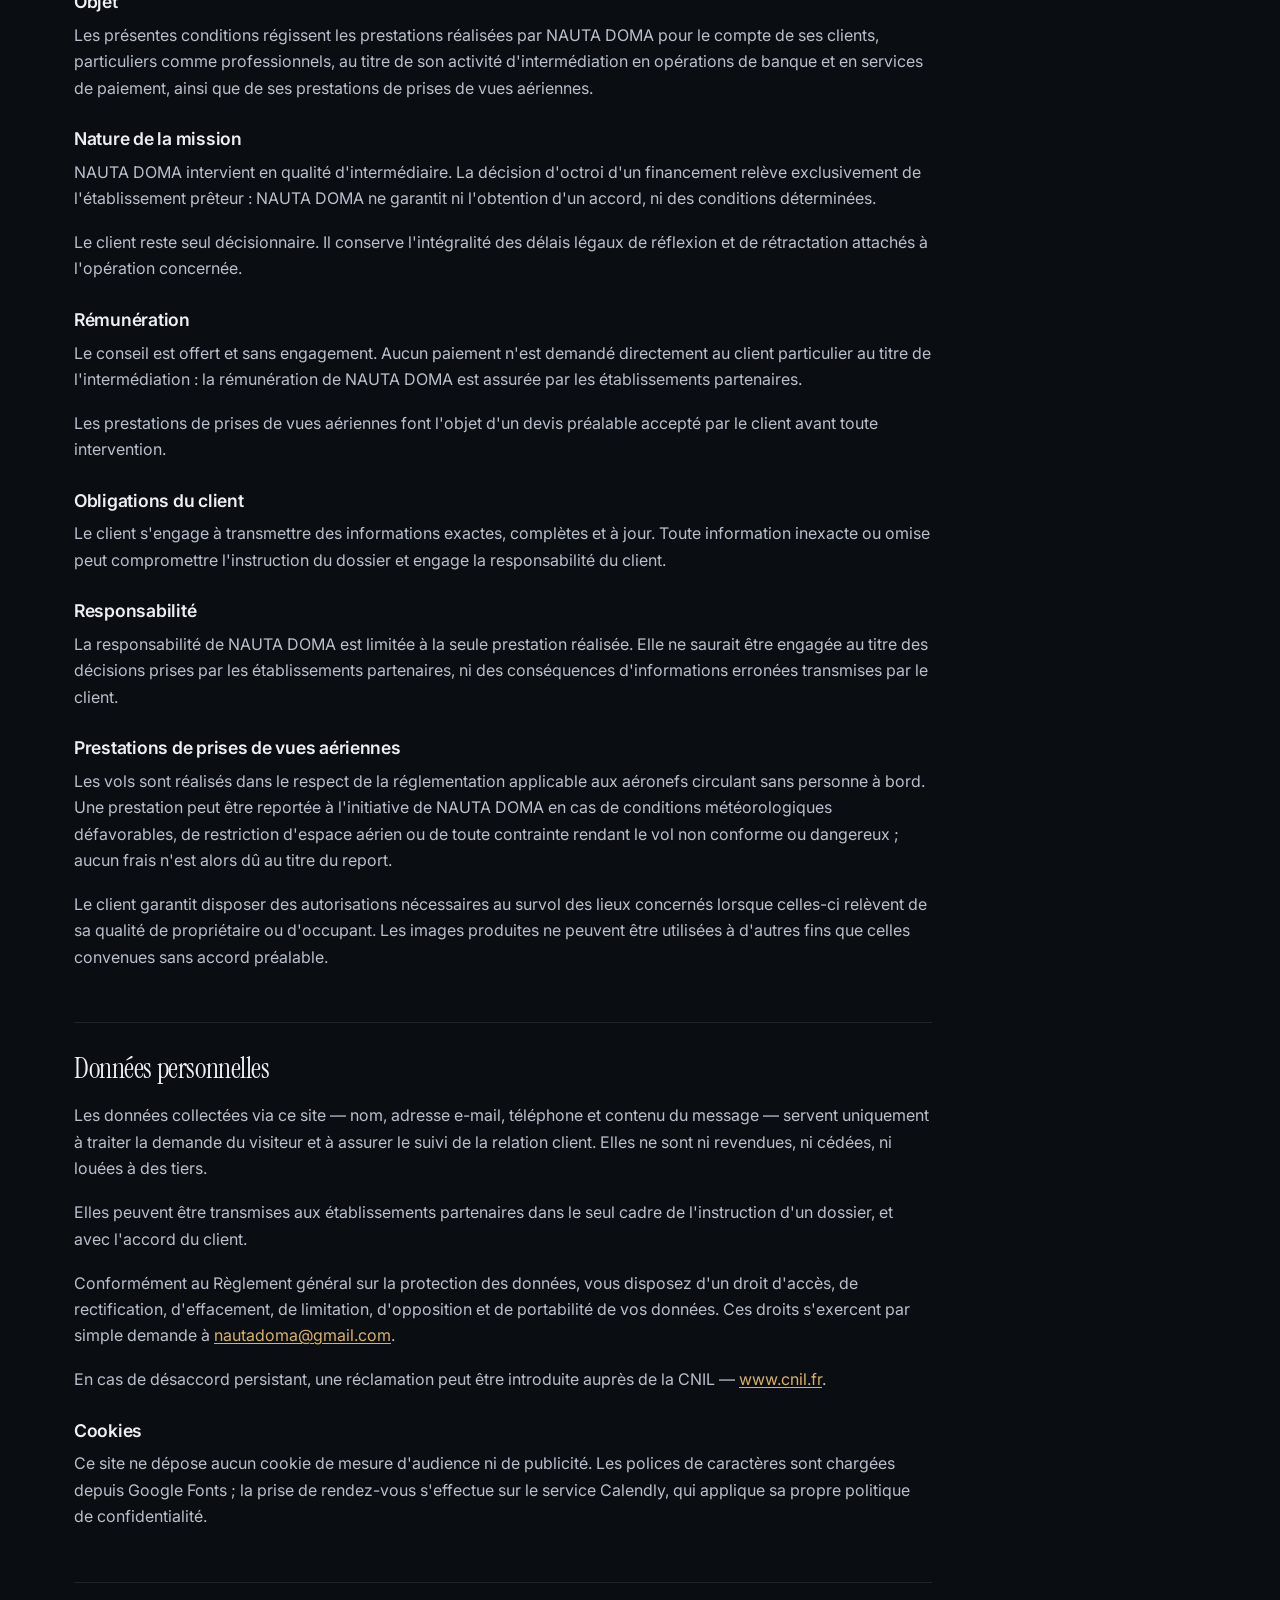
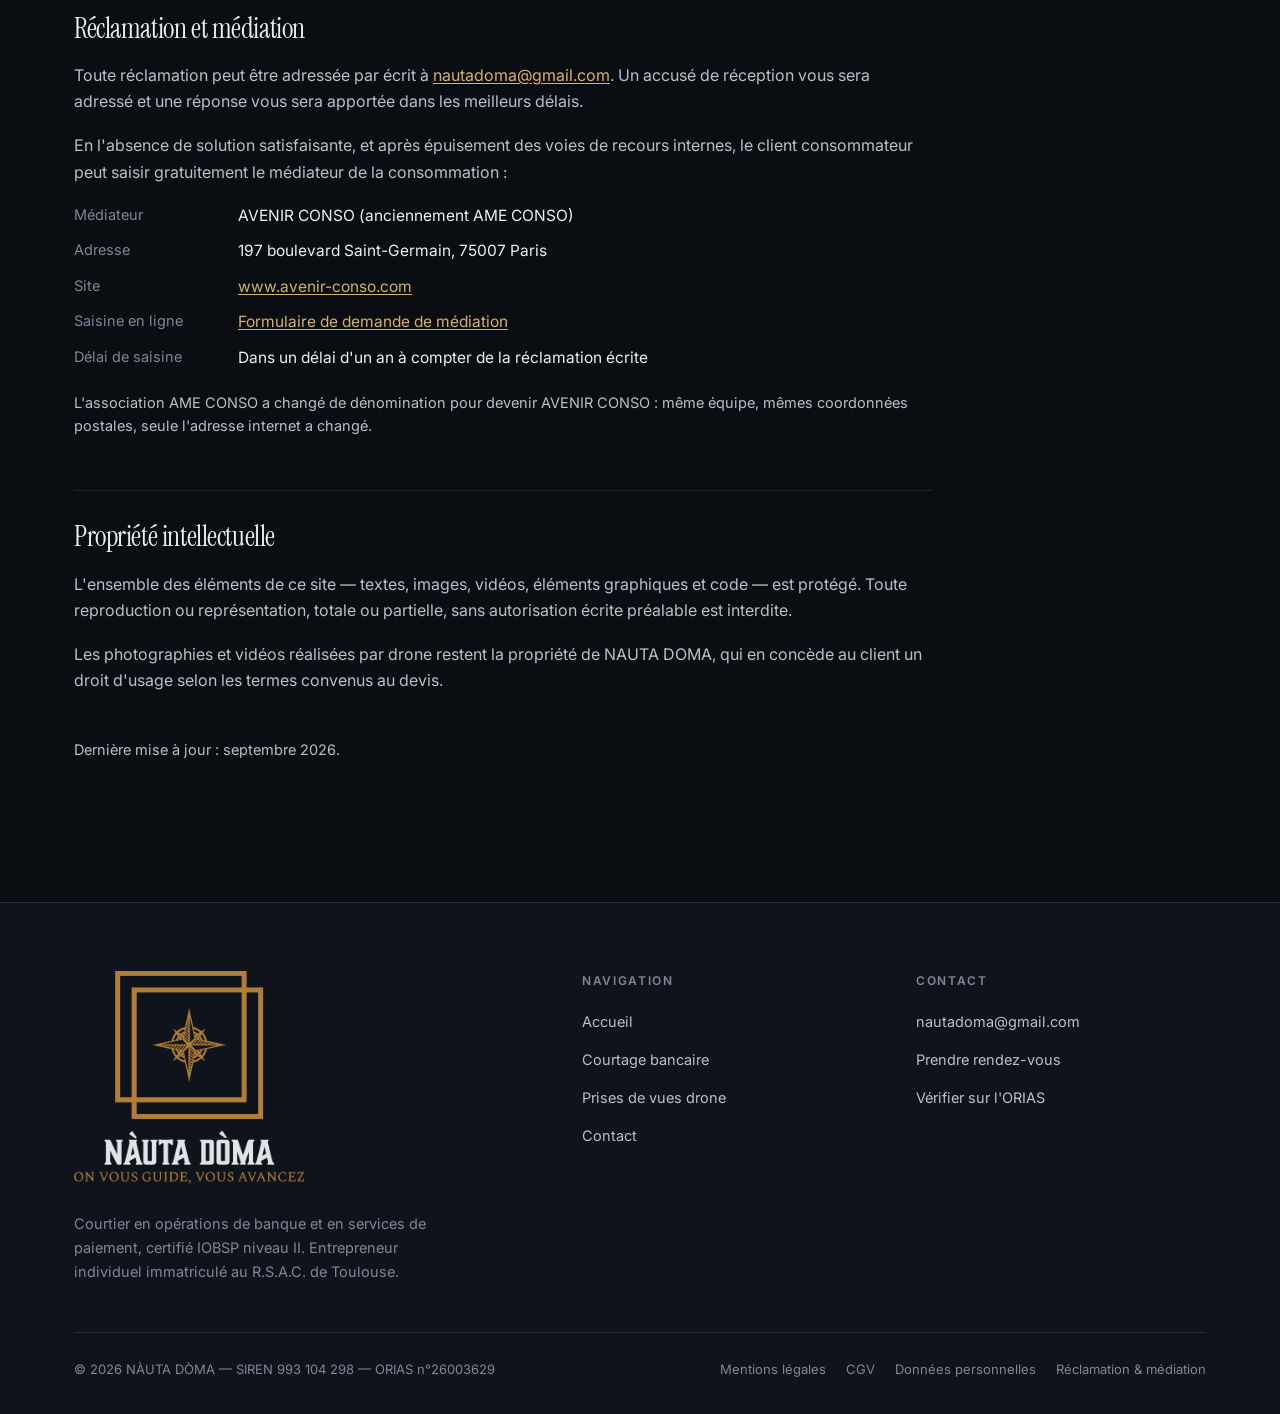
==== commit 2f16dd26: "Add files via upload" ====
--- a/mentions-legales.html
+++ b/mentions-legales.html
@@ -81,6 +81,7 @@
           <dt>Certification</dt><dd>IOBSP niveau II</dd>
           <dt>Association professionnelle</dt><dd>Membre d'ANACOFI-COURTAGE, association agréée par l'AMF</dd>
           <dt>Autorité de contrôle</dt><dd>ACPR — Autorité de contrôle prudentiel et de résolution, 4 Place de Budapest, CS 92459, 75436 Paris Cedex 09</dd>
+          <dt>Activité drone</dt><dd>Exploitant d'aéronefs sans équipage à bord (UAS) enregistré auprès de la DGAC — n° FRAASRLTI3HWZERA</dd>
         </dl>
 
         <h2 id="cgv">Conditions générales</h2>
--- a/assets/css/style.css
+++ b/assets/css/style.css
@@ -594,3 +594,63 @@
   .pole { padding: 32px 26px; }
   .hero__actions .btn, .cta-band__actions .btn { width: 100%; }
 }
+
+/* --- Galerie photo : légendes et visionneuse ---------------------------- */
+.media--photo, .media--video { margin: 0; display: block; }
+.media--video video { display: block; }
+.media--wide video, .media--wide img { position: absolute; inset: 0; }
+.media-grid > .media--wide { grid-column: span 2; aspect-ratio: auto; }
+.media--photo > a { display: block; width: 100%; height: 100%; cursor: zoom-in; }
+.media--photo img { transition: transform 0.6s ease; }
+.media--photo:hover img { transform: scale(1.04); }
+.media__cap {
+  position: absolute; left: 0; right: 0; bottom: 0;
+  padding: 44px 18px 16px;
+  background: linear-gradient(to top, rgba(6, 8, 12, 0.92), rgba(6, 8, 12, 0.55) 55%, transparent);
+  color: var(--text); font-size: 13px; line-height: 1.45;
+  pointer-events: none;
+}
+.media__cap strong { display: block; color: var(--gold); font-weight: 600; font-size: 14px; margin-bottom: 3px; }
+.media__cap span { color: var(--text-muted); }
+@media (min-width: 621px) {
+  .media-grid > .media:not(:first-child):not(.media--wide) .media__cap span { display: none; }
+}
+
+.lightbox {
+  position: fixed; inset: 0; z-index: 1000;
+  display: none; align-items: center; justify-content: center; flex-direction: column;
+  padding: 24px; background: rgba(4, 6, 9, 0.94);
+}
+.lightbox.is-open { display: flex; }
+.lightbox img { max-width: 100%; max-height: 80vh; border-radius: 8px; object-fit: contain; }
+.lightbox__cap { margin-top: 16px; max-width: 760px; text-align: center; color: var(--text-muted); font-size: 14px; }
+.lightbox__cap strong { color: var(--gold); display: block; margin-bottom: 4px; }
+.lightbox button {
+  position: absolute; background: none; border: 0; color: var(--text);
+  font-size: 34px; line-height: 1; padding: 12px; cursor: pointer; opacity: 0.75;
+}
+.lightbox button:hover { opacity: 1; color: var(--gold); }
+.lightbox__close { top: 12px; right: 16px; }
+.lightbox__prev { left: 8px; top: 50%; transform: translateY(-50%); }
+.lightbox__next { right: 8px; top: 50%; transform: translateY(-50%); }
+
+@media (max-width: 860px) {
+  .media-grid > .media--wide { grid-column: auto; aspect-ratio: 4 / 3; }
+  .media--wide video, .media--wide img { position: static; }
+}
+
+/* Grille de vignettes égales (pas de grande case) */
+.media-grid--even > *:first-child { grid-column: auto; grid-row: auto; }
+@media (min-width: 621px) {
+  .media-grid--even > .media .media__cap span { display: none; }
+}
+
+.section--tight { padding-top: clamp(48px, 6vw, 72px); }
+#realisations { scroll-margin-top: 80px; }
+
+/* En-tête drone : texte à gauche, vidéo à droite */
+.page-head__split { display: grid; grid-template-columns: 1.1fr 1fr; gap: clamp(28px, 4vw, 56px); align-items: center; }
+.page-head__media { box-shadow: 0 30px 60px -30px rgba(0,0,0,0.8); }
+@media (max-width: 860px) {
+  .page-head__split { grid-template-columns: 1fr; }
+}
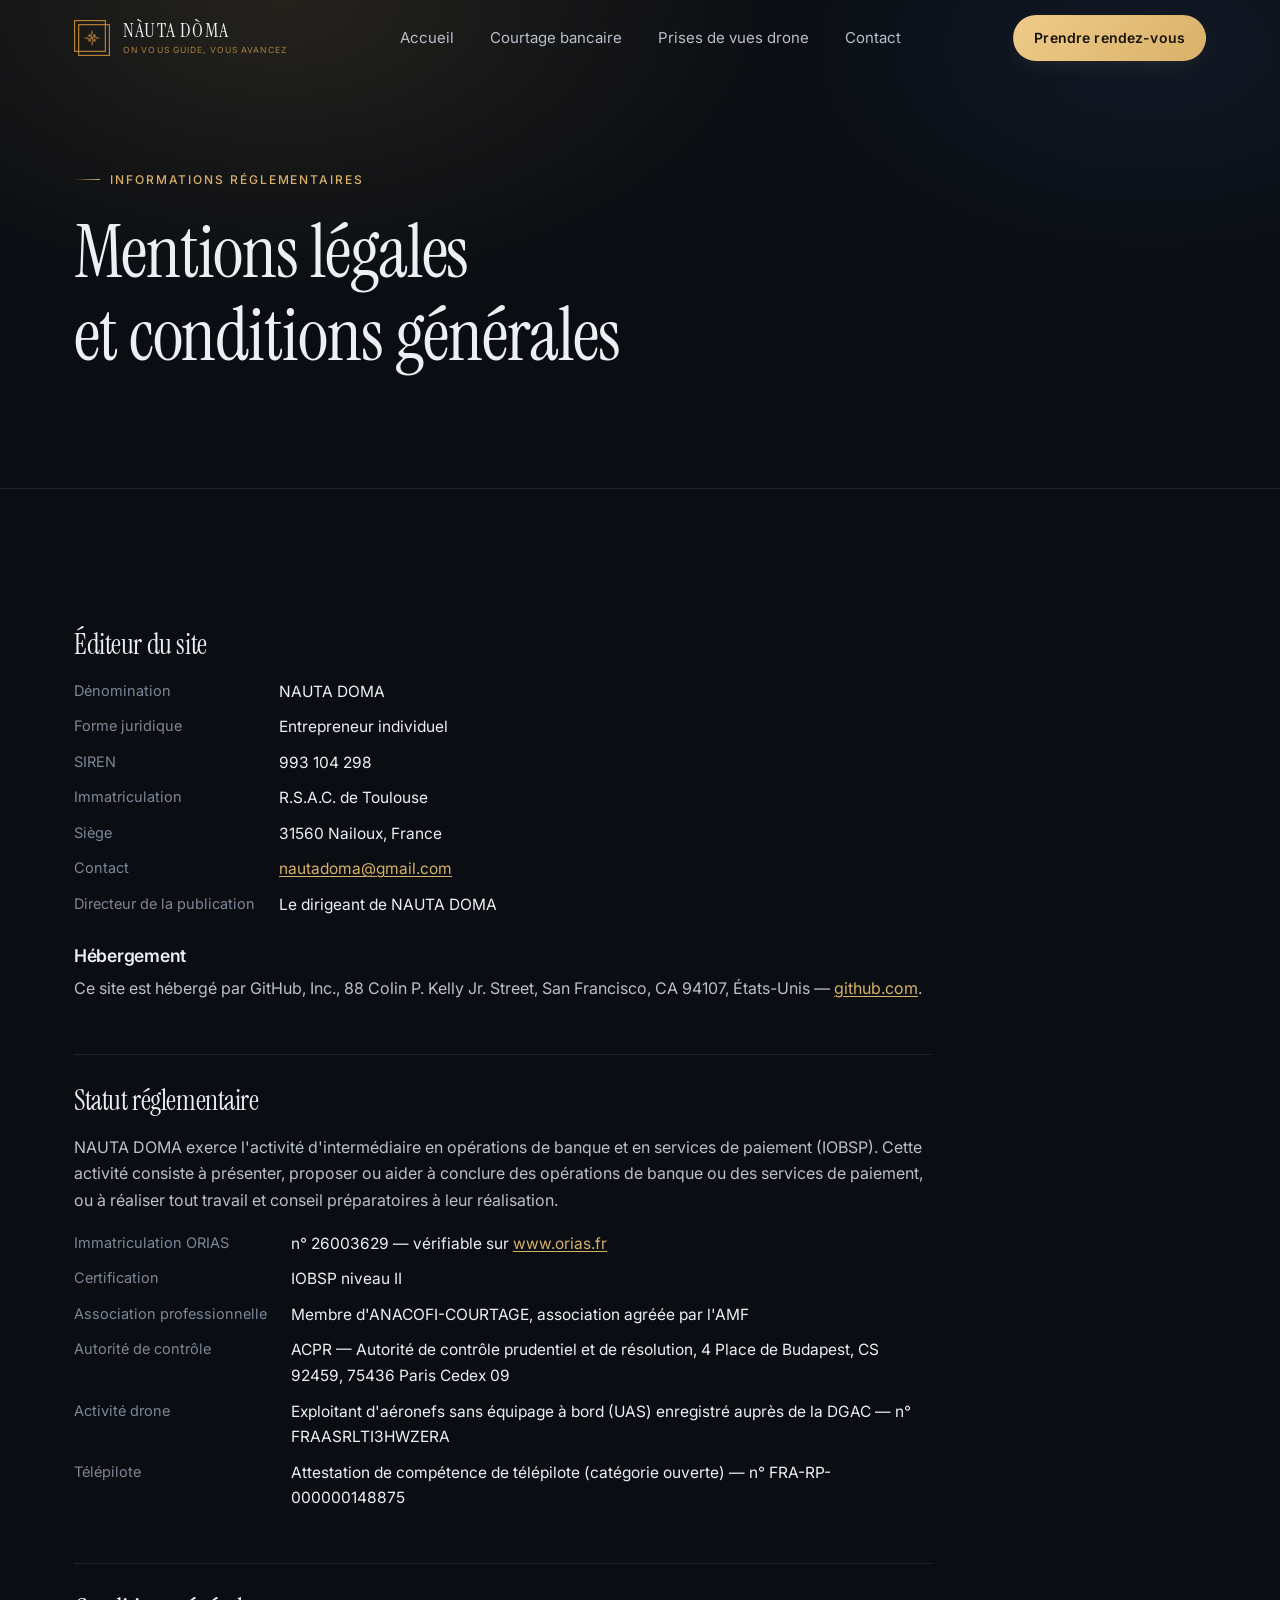
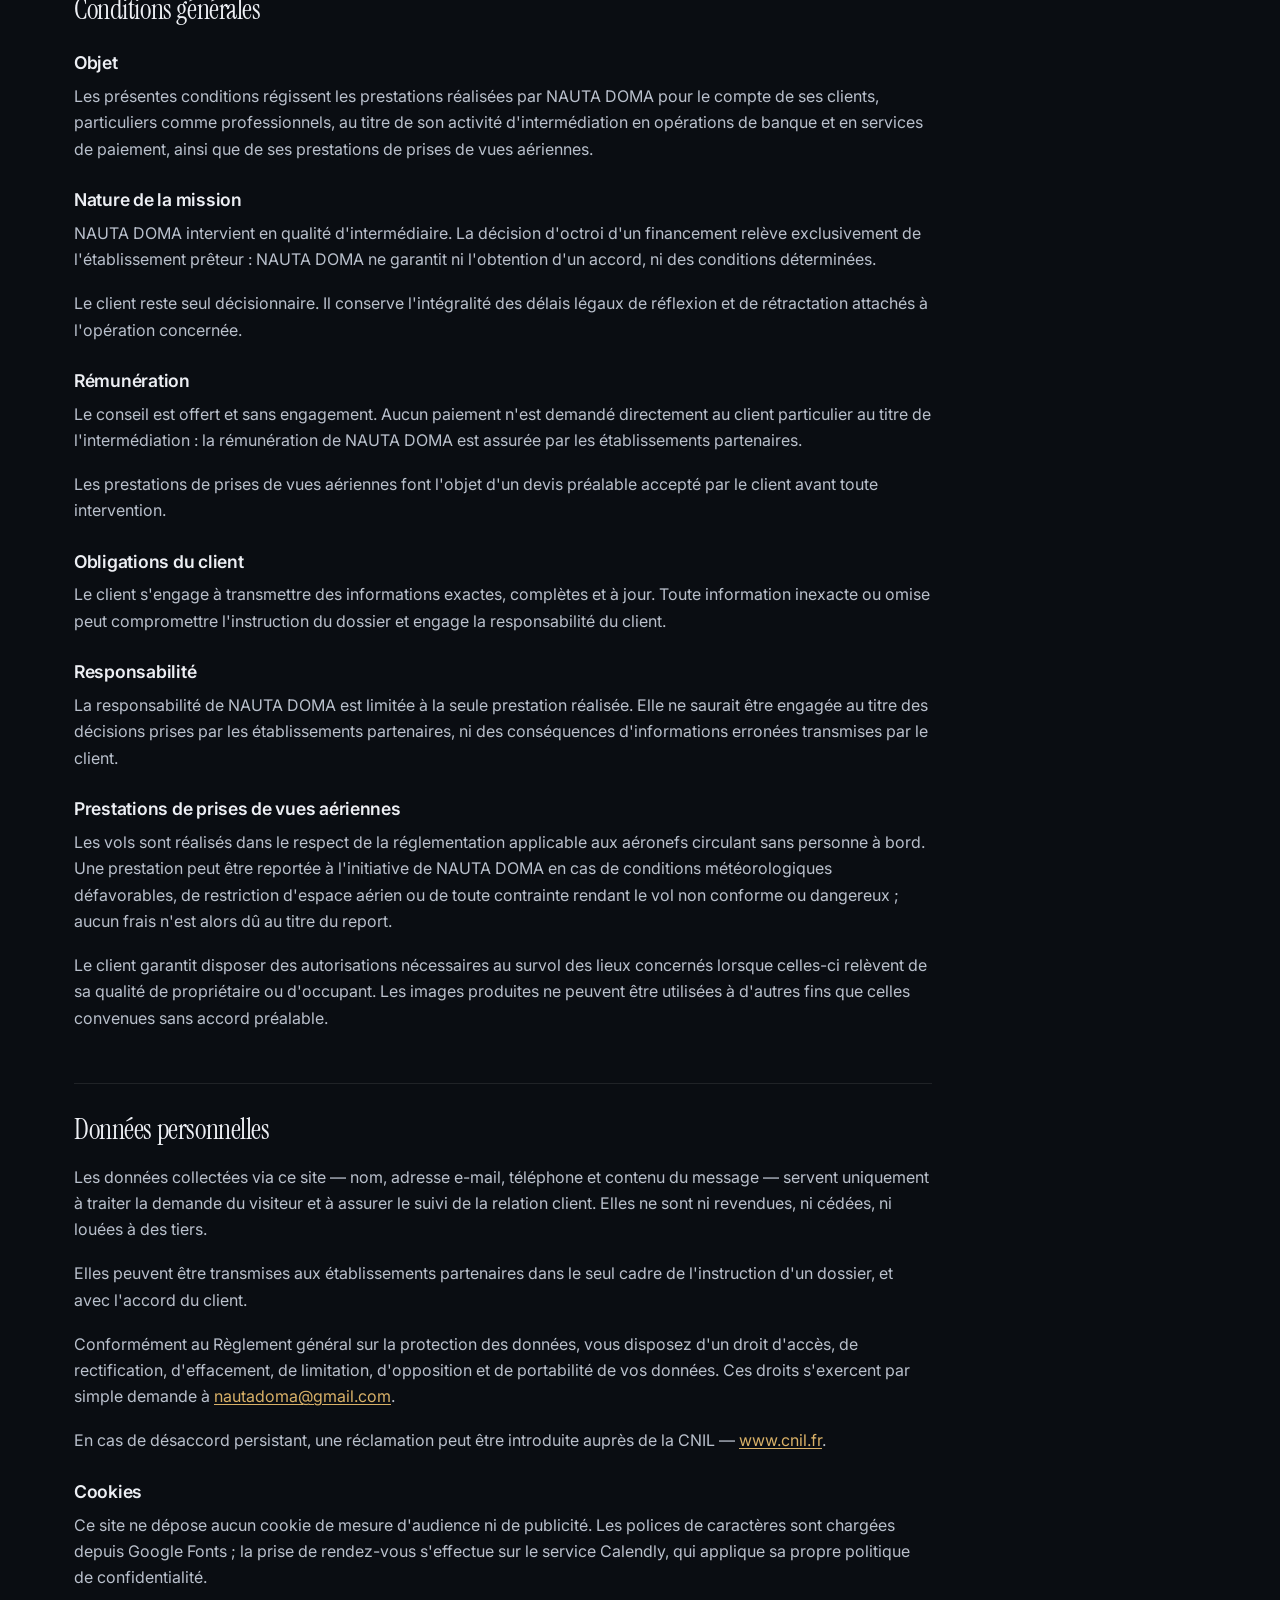
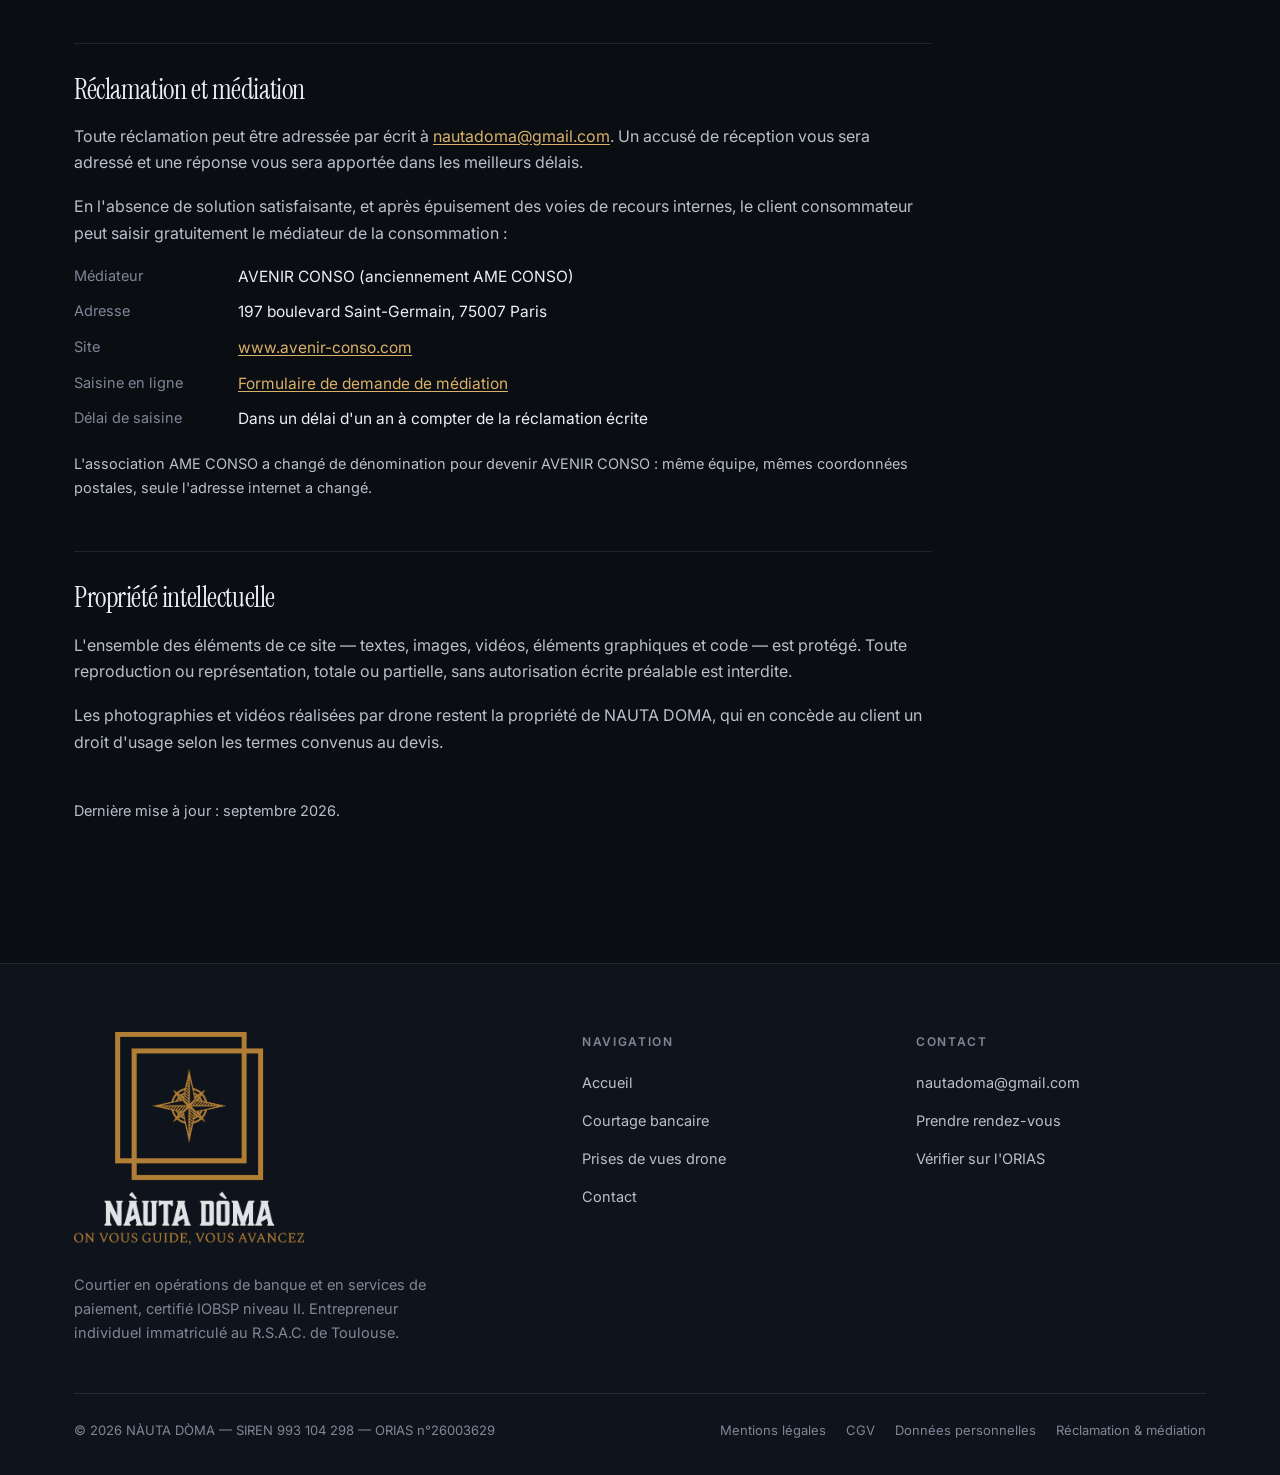
==== commit c426a769: "Add files via upload" ====
--- a/mentions-legales.html
+++ b/mentions-legales.html
@@ -82,6 +82,7 @@
           <dt>Association professionnelle</dt><dd>Membre d'ANACOFI-COURTAGE, association agréée par l'AMF</dd>
           <dt>Autorité de contrôle</dt><dd>ACPR — Autorité de contrôle prudentiel et de résolution, 4 Place de Budapest, CS 92459, 75436 Paris Cedex 09</dd>
           <dt>Activité drone</dt><dd>Exploitant d'aéronefs sans équipage à bord (UAS) enregistré auprès de la DGAC — n° FRAASRLTI3HWZERA</dd>
+          <dt>Télépilote</dt><dd>Attestation de compétence de télépilote (catégorie ouverte) — n° FRA-RP-000000148875</dd>
         </dl>
 
         <h2 id="cgv">Conditions générales</h2>
